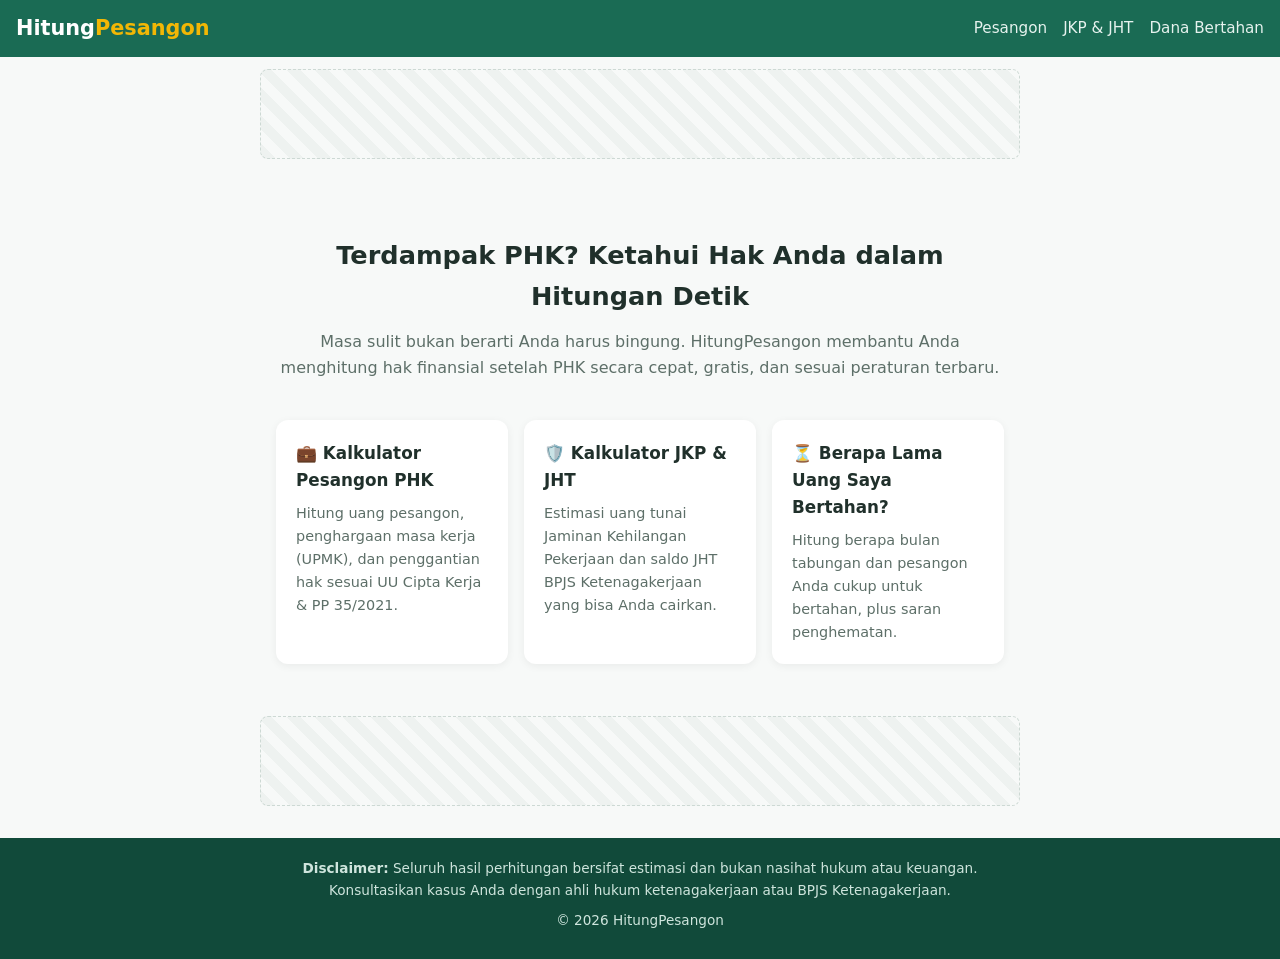
==== index.html @ 4274e44e "Initial scaffold: HitungPesangon dengan 3 kalkulator (Pesangon, JKP/JHT, Burn Rate)" ====
<!DOCTYPE html>
<html lang="id">
<head>
  <meta charset="UTF-8">
  <meta name="viewport" content="width=device-width, initial-scale=1.0">
  <title>HitungPesangon - Kalkulator Pesangon PHK, JKP, JHT & Dana Darurat</title>
  <meta name="description" content="Hitung hak pesangon PHK Anda sesuai PP 35/2021, estimasi manfaat JKP & JHT BPJS Ketenagakerjaan, dan berapa lama tabungan Anda bertahan. Gratis dan akurat.">
  <meta property="og:title" content="HitungPesangon - Kalkulator Hak PHK Indonesia">
  <meta property="og:description" content="Kalkulator pesangon, JKP, JHT, dan dana darurat untuk Anda yang terdampak PHK.">
  <meta property="og:type" content="website">
  <link rel="stylesheet" href="css/style.css">
</head>
<body>
  <header class="site-header">
    <a href="index.html" class="brand">Hitung<span>Pesangon</span></a>
    <nav>
      <a href="pesangon.html">Pesangon</a>
      <a href="jkp-jht.html">JKP & JHT</a>
      <a href="burn-rate.html">Dana Bertahan</a>
    </nav>
  </header>

  <div class="ad-slot" aria-hidden="true"><!-- AdSense: header --></div>

  <main class="container">
    <section class="hero">
      <h1>Terdampak PHK? Ketahui Hak Anda dalam Hitungan Detik</h1>
      <p>Masa sulit bukan berarti Anda harus bingung. HitungPesangon membantu Anda menghitung hak finansial setelah PHK secara cepat, gratis, dan sesuai peraturan terbaru.</p>
    </section>

    <section class="tools-grid">
      <a class="tool-card" href="pesangon.html">
        <h2>💼 Kalkulator Pesangon PHK</h2>
        <p>Hitung uang pesangon, penghargaan masa kerja (UPMK), dan penggantian hak sesuai UU Cipta Kerja & PP 35/2021.</p>
      </a>
      <a class="tool-card" href="jkp-jht.html">
        <h2>🛡️ Kalkulator JKP & JHT</h2>
        <p>Estimasi uang tunai Jaminan Kehilangan Pekerjaan dan saldo JHT BPJS Ketenagakerjaan yang bisa Anda cairkan.</p>
      </a>
      <a class="tool-card" href="burn-rate.html">
        <h2>⏳ Berapa Lama Uang Saya Bertahan?</h2>
        <p>Hitung berapa bulan tabungan dan pesangon Anda cukup untuk bertahan, plus saran penghematan.</p>
      </a>
    </section>
  </main>

  <div class="ad-slot" aria-hidden="true"><!-- AdSense: bawah konten --></div>

  <footer class="site-footer">
    <p><strong>Disclaimer:</strong> Seluruh hasil perhitungan bersifat estimasi dan bukan nasihat hukum atau keuangan. Konsultasikan kasus Anda dengan ahli hukum ketenagakerjaan atau BPJS Ketenagakerjaan.</p>
    <p>&copy; 2026 HitungPesangon</p>
  </footer>
</body>
</html>
---- css/style.css ----
:root {
  --primary: #1a6b54;
  --primary-dark: #114a3a;
  --accent: #f2b705;
  --bg: #f7f9f8;
  --text: #20302b;
  --muted: #5d6f68;
  --card: #ffffff;
  --danger: #c0392b;
  --radius: 12px;
}

* { box-sizing: border-box; margin: 0; padding: 0; }

body {
  font-family: "Segoe UI", system-ui, -apple-system, sans-serif;
  background: var(--bg);
  color: var(--text);
  line-height: 1.6;
}

.container { max-width: 760px; margin: 0 auto; padding: 1rem; }

/* Header */
.site-header {
  background: var(--primary);
  color: #fff;
  padding: 0.75rem 1rem;
  display: flex;
  flex-wrap: wrap;
  align-items: center;
  justify-content: space-between;
  gap: 0.5rem;
}
.brand { color: #fff; text-decoration: none; font-size: 1.3rem; font-weight: 700; }
.brand span { color: var(--accent); }
.site-header nav { display: flex; gap: 1rem; flex-wrap: wrap; }
.site-header nav a { color: #e6f2ee; text-decoration: none; font-size: 0.95rem; }
.site-header nav a.active, .site-header nav a:hover { color: var(--accent); }

/* Hero & cards */
.hero { text-align: center; padding: 2rem 0 1rem; }
.hero h1 { font-size: 1.6rem; margin-bottom: 0.75rem; }
.hero p { color: var(--muted); }
.tools-grid { display: grid; gap: 1rem; padding: 1.5rem 0; }
@media (min-width: 640px) { .tools-grid { grid-template-columns: repeat(3, 1fr); } }
.tool-card {
  background: var(--card);
  border-radius: var(--radius);
  padding: 1.25rem;
  text-decoration: none;
  color: var(--text);
  box-shadow: 0 2px 8px rgba(0,0,0,0.06);
  transition: transform 0.15s ease;
}
.tool-card:hover { transform: translateY(-3px); }
.tool-card h2 { font-size: 1.05rem; margin-bottom: 0.5rem; }
.tool-card p { font-size: 0.9rem; color: var(--muted); }

/* Forms */
h1 { font-size: 1.5rem; margin: 1rem 0 0.5rem; }
.intro { color: var(--muted); margin-bottom: 1.25rem; }
.calc-form {
  background: var(--card);
  border-radius: var(--radius);
  padding: 1.25rem;
  box-shadow: 0 2px 8px rgba(0,0,0,0.06);
  display: flex;
  flex-direction: column;
  gap: 0.4rem;
}
.calc-form label { font-weight: 600; font-size: 0.9rem; margin-top: 0.6rem; }
.calc-form input, .calc-form select {
  padding: 0.6rem 0.75rem;
  border: 1px solid #cdd9d4;
  border-radius: 8px;
  font-size: 1rem;
  width: 100%;
}
.calc-form fieldset { border: 1px solid #e0e8e4; border-radius: 8px; padding: 0.75rem; margin-top: 0.75rem; display: flex; flex-direction: column; gap: 0.4rem; }
.calc-form legend { font-weight: 700; font-size: 0.9rem; padding: 0 0.4rem; }
.input-row { display: flex; gap: 0.5rem; }
.calc-form button {
  margin-top: 1rem;
  background: var(--primary);
  color: #fff;
  border: none;
  border-radius: 8px;
  padding: 0.8rem;
  font-size: 1rem;
  font-weight: 700;
  cursor: pointer;
}
.calc-form button:hover { background: var(--primary-dark); }
.error { color: var(--danger); font-size: 0.9rem; min-height: 1.2em; }

/* Results */
.result {
  background: var(--card);
  border-left: 5px solid var(--primary);
  border-radius: var(--radius);
  padding: 1.25rem;
  margin-top: 1.25rem;
  box-shadow: 0 2px 8px rgba(0,0,0,0.06);
}
.result.hidden { display: none; }
.result h2 { font-size: 1.1rem; margin-bottom: 0.75rem; }
.result table { width: 100%; border-collapse: collapse; font-size: 0.95rem; }
.result th, .result td { text-align: left; padding: 0.45rem 0.3rem; border-bottom: 1px solid #eef2f0; }
.result td:last-child, .result th:last-child { text-align: right; }
.result .total td { font-weight: 700; border-top: 2px solid var(--primary); }
.big-number { font-size: 1.8rem; font-weight: 800; color: var(--primary); margin: 0.5rem 0; }
.meter { background: #e6ece9; border-radius: 99px; height: 14px; overflow: hidden; margin: 0.75rem 0; }
.meter > div { height: 100%; border-radius: 99px; background: var(--primary); transition: width 0.4s ease; }
.meter.warn > div { background: var(--accent); }
.meter.danger > div { background: var(--danger); }
.suggestions { margin-top: 0.75rem; padding-left: 1.25rem; font-size: 0.92rem; }

/* Explainer & footer */
.explainer { margin: 1.5rem 0; }
.explainer h2 { font-size: 1.15rem; margin-bottom: 0.5rem; }
.explainer p { color: var(--muted); font-size: 0.95rem; margin-bottom: 0.6rem; }
.ad-slot {
  max-width: 760px;
  margin: 0.75rem auto;
  min-height: 90px;
  background: repeating-linear-gradient(45deg, #eef2f0, #eef2f0 10px, #f7f9f8 10px, #f7f9f8 20px);
  border: 1px dashed #cdd9d4;
  border-radius: 8px;
}
.site-footer {
  background: var(--primary-dark);
  color: #cfe5dd;
  font-size: 0.85rem;
  padding: 1.25rem 1rem;
  margin-top: 2rem;
  text-align: center;
}
.site-footer p { max-width: 760px; margin: 0 auto 0.5rem; }
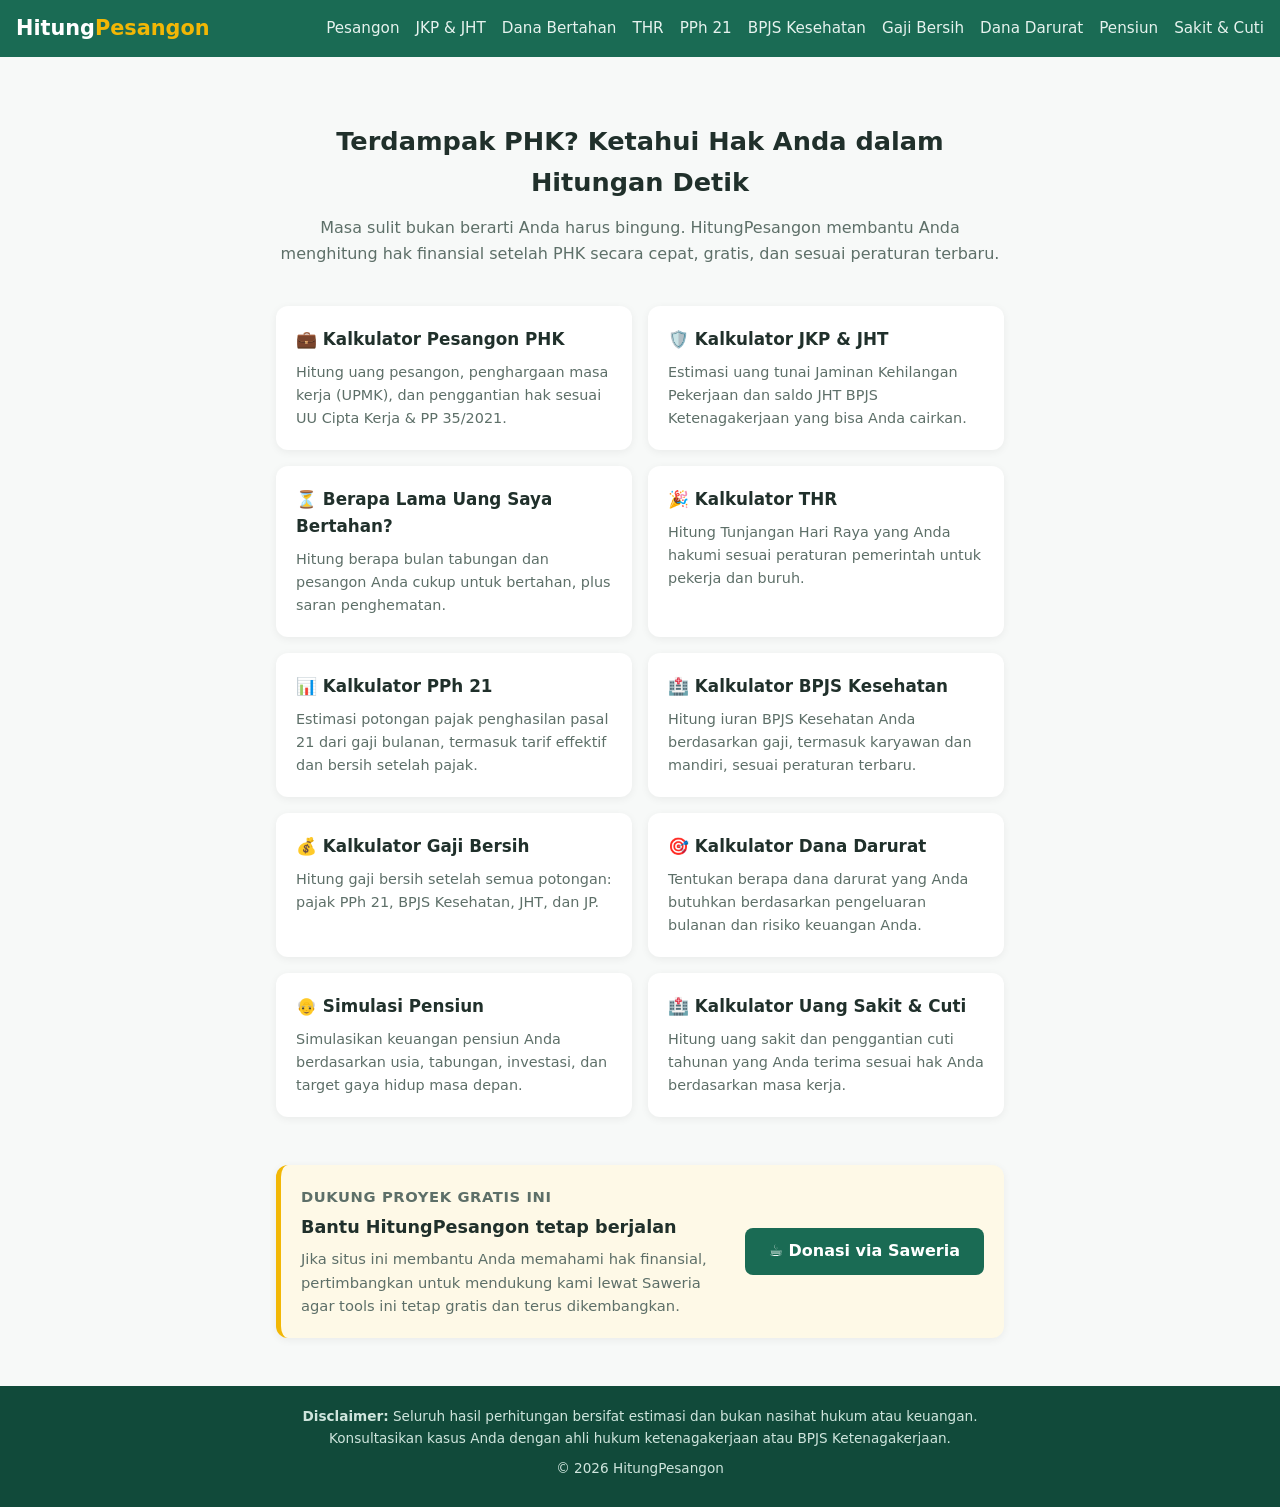
==== commit c3315a5b: "feat: 10 kalkulator finansial + migrasi ke GitHub Pages Tambah 7 kalkulator baru: THR, PPh 21, BPJS " ====
--- a/index.html
+++ b/index.html
@@ -1,54 +1,187 @@
-<!DOCTYPE html>
+<!doctype html>
 <html lang="id">
-<head>
-  <meta charset="UTF-8">
-  <meta name="viewport" content="width=device-width, initial-scale=1.0">
-  <title>HitungPesangon - Kalkulator Pesangon PHK, JKP, JHT & Dana Darurat</title>
-  <meta name="description" content="Hitung hak pesangon PHK Anda sesuai PP 35/2021, estimasi manfaat JKP & JHT BPJS Ketenagakerjaan, dan berapa lama tabungan Anda bertahan. Gratis dan akurat.">
-  <meta property="og:title" content="HitungPesangon - Kalkulator Hak PHK Indonesia">
-  <meta property="og:description" content="Kalkulator pesangon, JKP, JHT, dan dana darurat untuk Anda yang terdampak PHK.">
-  <meta property="og:type" content="website">
-  <link rel="stylesheet" href="css/style.css">
-</head>
-<body>
-  <header class="site-header">
-    <a href="index.html" class="brand">Hitung<span>Pesangon</span></a>
-    <nav>
-      <a href="pesangon.html">Pesangon</a>
-      <a href="jkp-jht.html">JKP & JHT</a>
-      <a href="burn-rate.html">Dana Bertahan</a>
-    </nav>
-  </header>
+  <head>
+    <meta charset="UTF-8" />
+    <meta name="viewport" content="width=device-width, initial-scale=1.0" />
+    <title>HitungPesangon - 10 Kalkulator Hak Pekerja Indonesia</title>
+    <link rel="canonical" href="https://hitungpesangon.my.id/" />
+    <meta name="theme-color" content="#1a6b54" />
+    <meta name="robots" content="index, follow" />
+    <meta
+      property="og:title"
+      content="HitungPesangon - 10 Kalkulator Hak Pekerja Indonesia"
+    />
+    <meta
+      property="og:description"
+      content="10 kalkulator gratis untuk pekerja Indonesia: pesangon PHK, JKP &amp; JHT, THR, PPh 21, BPJS Kesehatan, gaji bersih, dana darurat, simulasi pensiun, uang sakit &amp; cuti."
+    />
+    <meta property="og:type" content="website" />
+    <meta property="og:url" content="https://hitungpesangon.my.id/" />
+    <meta
+      property="og:image"
+      content="https://hitungpesangon.my.id/og-image.png"
+    />
+    <meta property="og:image:width" content="1200" />
+    <meta property="og:image:height" content="630" />
+    <meta name="twitter:card" content="summary_large_image" />
+    <meta
+      name="twitter:title"
+      content="HitungPesangon - 10 Kalkulator Hak Pekerja Indonesia"
+    />
+    <meta
+      name="twitter:description"
+      content="10 kalkulator gratis untuk pekerja Indonesia: pesangon PHK, JKP &amp; JHT, THR, PPh 21, BPJS Kesehatan, gaji bersih, dana darurat, simulasi pensiun, uang sakit &amp; cuti."
+    />
+    <meta
+      name="twitter:image"
+      content="https://hitungpesangon.my.id/og-image.png"
+    />
+    <link rel="apple-touch-icon" href="favicon.svg" />
+    <link rel="icon" href="favicon.svg" type="image/svg+xml" />
+    <link rel="stylesheet" href="css/style.css" />
 
-  <div class="ad-slot" aria-hidden="true"><!-- AdSense: header --></div>
+    <script type="application/ld+json">
+      {
+        "@context": "https://schema.org",
+        "@type": "WebSite",
+        "name": "HitungPesangon",
+        "url": "https://hitungpesangon.my.id/",
+        "description": "10 kalkulator gratis untuk pekerja Indonesia untuk menghitung hak finansial setelah PHK.",
+        "publisher": {
+          "@type": "Organization",
+          "name": "HitungPesangon",
+          "url": "https://hitungpesangon.my.id/",
+          "logo": "https://hitungpesangon.my.id/og-image.png"
+        }
+      }
+    </script>
+  </head>
+  <body>
+    <a class="skip-link" href="#main-content">Lewati ke konten utama</a>
+    <header class="site-header">
+      <a href="index.html" class="brand">Hitung<span>Pesangon</span></a>
+      <nav aria-label="Navigasi utama">
+        <a href="pesangon.html">Pesangon</a>
+        <a href="jkp-jht.html">JKP &amp; JHT</a>
+        <a href="burn-rate.html">Dana Bertahan</a>
+        <a href="thr.html">THR</a>
+        <a href="pph21.html">PPh 21</a>
+        <a href="bpjs-kesehatan.html">BPJS Kesehatan</a>
+        <a href="gaji-bersih.html">Gaji Bersih</a>
+        <a href="dana-darurat.html">Dana Darurat</a>
+        <a href="simulasi-pensiun.html">Pensiun</a>
+        <a href="uang-sakit-cuti.html">Sakit &amp; Cuti</a>
+      </nav>
+    </header>
+    <main id="main-content" class="container" tabindex="-1">
+      <section class="hero">
+        <h1>Terdampak PHK? Ketahui Hak Anda dalam Hitungan Detik</h1>
+        <p>
+          Masa sulit bukan berarti Anda harus bingung. HitungPesangon membantu
+          Anda menghitung hak finansial setelah PHK secara cepat, gratis, dan
+          sesuai peraturan terbaru.
+        </p>
+      </section>
 
-  <main class="container">
-    <section class="hero">
-      <h1>Terdampak PHK? Ketahui Hak Anda dalam Hitungan Detik</h1>
-      <p>Masa sulit bukan berarti Anda harus bingung. HitungPesangon membantu Anda menghitung hak finansial setelah PHK secara cepat, gratis, dan sesuai peraturan terbaru.</p>
-    </section>
+      <section class="tools-grid">
+        <a class="tool-card" href="pesangon.html">
+          <h2>💼 Kalkulator Pesangon PHK</h2>
+          <p>
+            Hitung uang pesangon, penghargaan masa kerja (UPMK), dan penggantian
+            hak sesuai UU Cipta Kerja &amp; PP 35/2021.
+          </p>
+        </a>
+        <a class="tool-card" href="jkp-jht.html">
+          <h2>🛡️ Kalkulator JKP &amp; JHT</h2>
+          <p>
+            Estimasi uang tunai Jaminan Kehilangan Pekerjaan dan saldo JHT BPJS
+            Ketenagakerjaan yang bisa Anda cairkan.
+          </p>
+        </a>
+        <a class="tool-card" href="burn-rate.html">
+          <h2>⏳ Berapa Lama Uang Saya Bertahan?</h2>
+          <p>
+            Hitung berapa bulan tabungan dan pesangon Anda cukup untuk bertahan,
+            plus saran penghematan.
+          </p>
+        </a>
+        <a class="tool-card" href="thr.html">
+          <h2>🎉 Kalkulator THR</h2>
+          <p>
+            Hitung Tunjangan Hari Raya yang Anda hakumi sesuai peraturan
+            pemerintah untuk pekerja dan buruh.
+          </p>
+        </a>
+        <a class="tool-card" href="pph21.html">
+          <h2>📊 Kalkulator PPh 21</h2>
+          <p>
+            Estimasi potongan pajak penghasilan pasal 21 dari gaji bulanan,
+            termasuk tarif effektif dan bersih setelah pajak.
+          </p>
+        </a>
+        <a class="tool-card" href="bpjs-kesehatan.html">
+          <h2>🏥 Kalkulator BPJS Kesehatan</h2>
+          <p>
+            Hitung iuran BPJS Kesehatan Anda berdasarkan gaji, termasuk karyawan
+            dan mandiri, sesuai peraturan terbaru.
+          </p>
+        </a>
+        <a class="tool-card" href="gaji-bersih.html">
+          <h2>💰 Kalkulator Gaji Bersih</h2>
+          <p>
+            Hitung gaji bersih setelah semua potongan: pajak PPh 21, BPJS
+            Kesehatan, JHT, dan JP.
+          </p>
+        </a>
+        <a class="tool-card" href="dana-darurat.html">
+          <h2>🎯 Kalkulator Dana Darurat</h2>
+          <p>
+            Tentukan berapa dana darurat yang Anda butuhkan berdasarkan
+            pengeluaran bulanan dan risiko keuangan Anda.
+          </p>
+        </a>
+        <a class="tool-card" href="simulasi-pensiun.html">
+          <h2>👴 Simulasi Pensiun</h2>
+          <p>
+            Simulasikan keuangan pensiun Anda berdasarkan usia, tabungan,
+            investasi, dan target gaya hidup masa depan.
+          </p>
+        </a>
+        <a class="tool-card" href="uang-sakit-cuti.html">
+          <h2>🏥 Kalkulator Uang Sakit &amp; Cuti</h2>
+          <p>
+            Hitung uang sakit dan penggantian cuti tahunan yang Anda terima
+            sesuai hak Anda berdasarkan masa kerja.
+          </p>
+        </a>
+      </section>
 
-    <section class="tools-grid">
-      <a class="tool-card" href="pesangon.html">
-        <h2>💼 Kalkulator Pesangon PHK</h2>
-        <p>Hitung uang pesangon, penghargaan masa kerja (UPMK), dan penggantian hak sesuai UU Cipta Kerja & PP 35/2021.</p>
-      </a>
-      <a class="tool-card" href="jkp-jht.html">
-        <h2>🛡️ Kalkulator JKP & JHT</h2>
-        <p>Estimasi uang tunai Jaminan Kehilangan Pekerjaan dan saldo JHT BPJS Ketenagakerjaan yang bisa Anda cairkan.</p>
-      </a>
-      <a class="tool-card" href="burn-rate.html">
-        <h2>⏳ Berapa Lama Uang Saya Bertahan?</h2>
-        <p>Hitung berapa bulan tabungan dan pesangon Anda cukup untuk bertahan, plus saran penghematan.</p>
-      </a>
-    </section>
-  </main>
-
-  <div class="ad-slot" aria-hidden="true"><!-- AdSense: bawah konten --></div>
-
-  <footer class="site-footer">
-    <p><strong>Disclaimer:</strong> Seluruh hasil perhitungan bersifat estimasi dan bukan nasihat hukum atau keuangan. Konsultasikan kasus Anda dengan ahli hukum ketenagakerjaan atau BPJS Ketenagakerjaan.</p>
-    <p>&copy; 2026 HitungPesangon</p>
-  </footer>
-</body>
+      <section class="donation-card" aria-labelledby="donation-title">
+        <div class="donation-copy">
+          <p class="donation-kicker">Dukung proyek gratis ini</p>
+          <h2 id="donation-title">Bantu HitungPesangon tetap berjalan</h2>
+          <p>
+            Jika situs ini membantu Anda memahami hak finansial, pertimbangkan
+            untuk mendukung kami lewat Saweria agar tools ini tetap gratis dan
+            terus dikembangkan.
+          </p>
+        </div>
+        <a
+          class="donation-btn"
+          href="https://saweria.co/bryyzxm"
+          target="_blank"
+          rel="noopener"
+          >☕ Donasi via Saweria</a
+        >
+      </section>
+    </main>
+    <footer class="site-footer">
+      <p>
+        <strong>Disclaimer:</strong> Seluruh hasil perhitungan bersifat estimasi
+        dan bukan nasihat hukum atau keuangan. Konsultasikan kasus Anda dengan
+        ahli hukum ketenagakerjaan atau BPJS Ketenagakerjaan.
+      </p>
+      <p>&copy; 2026 HitungPesangon</p>
+    </footer>
+  </body>
 </html>
--- a/css/style.css
+++ b/css/style.css
@@ -10,16 +10,68 @@
   --radius: 12px;
 }
 
-* { box-sizing: border-box; margin: 0; padding: 0; }
+* {
+  box-sizing: border-box;
+  margin: 0;
+  padding: 0;
+}
 
 body {
-  font-family: "Segoe UI", system-ui, -apple-system, sans-serif;
+  font-family:
+    "Segoe UI",
+    system-ui,
+    -apple-system,
+    sans-serif;
   background: var(--bg);
   color: var(--text);
   line-height: 1.6;
 }
 
-.container { max-width: 760px; margin: 0 auto; padding: 1rem; }
+.container {
+  max-width: 760px;
+  margin: 0 auto;
+  padding: 1rem;
+}
+
+/* Skip link – hidden until keyboard focus */
+.skip-link {
+  position: absolute;
+  left: -9999px;
+  top: 0;
+  z-index: 1000;
+  background: var(--primary);
+  color: #fff;
+  padding: 0.75rem 1.25rem;
+  font-size: 1rem;
+  font-weight: 700;
+  text-decoration: none;
+  border-radius: 0 0 var(--radius) 0;
+  white-space: nowrap;
+}
+.skip-link:focus,
+.skip-link:focus-visible {
+  left: 0;
+  outline: 3px solid var(--accent);
+  outline-offset: 2px;
+}
+
+/* Global focus-visible */
+a:focus-visible,
+button:focus-visible,
+input:focus-visible,
+select:focus-visible,
+.tool-card:focus-visible {
+  outline: 3px solid var(--accent);
+  outline-offset: 2px;
+  border-radius: 4px;
+}
+
+/* Invalid field states */
+input[aria-invalid="true"],
+select[aria-invalid="true"] {
+  border-color: var(--danger);
+  box-shadow: 0 0 0 1px var(--danger);
+}
 
 /* Header */
 .site-header {
@@ -32,54 +84,137 @@
   justify-content: space-between;
   gap: 0.5rem;
 }
-.brand { color: #fff; text-decoration: none; font-size: 1.3rem; font-weight: 700; }
-.brand span { color: var(--accent); }
-.site-header nav { display: flex; gap: 1rem; flex-wrap: wrap; }
-.site-header nav a { color: #e6f2ee; text-decoration: none; font-size: 0.95rem; }
-.site-header nav a.active, .site-header nav a:hover { color: var(--accent); }
+.brand {
+  color: #fff;
+  text-decoration: none;
+  font-size: 1.3rem;
+  font-weight: 700;
+}
+.brand span {
+  color: var(--accent);
+}
+.site-header nav {
+  display: flex;
+  gap: 1rem;
+  overflow-x: auto;
+  white-space: nowrap;
+  -webkit-overflow-scrolling: touch;
+}
+.site-header nav a {
+  color: #e6f2ee;
+  text-decoration: none;
+  font-size: 0.95rem;
+}
+.site-header nav a.active,
+.site-header nav a:hover {
+  color: var(--accent);
+}
 
 /* Hero & cards */
-.hero { text-align: center; padding: 2rem 0 1rem; }
-.hero h1 { font-size: 1.6rem; margin-bottom: 0.75rem; }
-.hero p { color: var(--muted); }
-.tools-grid { display: grid; gap: 1rem; padding: 1.5rem 0; }
-@media (min-width: 640px) { .tools-grid { grid-template-columns: repeat(3, 1fr); } }
+.hero {
+  text-align: center;
+  padding: 2rem 0 1rem;
+}
+.hero h1 {
+  font-size: 1.6rem;
+  margin-bottom: 0.75rem;
+}
+.hero p {
+  color: var(--muted);
+}
+.tools-grid {
+  display: grid;
+  gap: 1rem;
+  padding: 1.5rem 0;
+}
+@media (min-width: 640px) {
+  .tools-grid {
+    grid-template-columns: repeat(auto-fill, minmax(280px, 1fr));
+  }
+}
 .tool-card {
   background: var(--card);
   border-radius: var(--radius);
   padding: 1.25rem;
   text-decoration: none;
   color: var(--text);
-  box-shadow: 0 2px 8px rgba(0,0,0,0.06);
+  box-shadow: 0 2px 8px rgba(0, 0, 0, 0.06);
   transition: transform 0.15s ease;
 }
-.tool-card:hover { transform: translateY(-3px); }
-.tool-card h2 { font-size: 1.05rem; margin-bottom: 0.5rem; }
-.tool-card p { font-size: 0.9rem; color: var(--muted); }
+.tool-card:hover {
+  transform: translateY(-3px);
+}
+.tool-card h2 {
+  font-size: 1.05rem;
+  margin-bottom: 0.5rem;
+}
+.tool-card p {
+  font-size: 0.9rem;
+  color: var(--muted);
+}
 
 /* Forms */
-h1 { font-size: 1.5rem; margin: 1rem 0 0.5rem; }
-.intro { color: var(--muted); margin-bottom: 1.25rem; }
+h1 {
+  font-size: 1.5rem;
+  margin: 1rem 0 0.5rem;
+}
+.intro {
+  color: var(--muted);
+  margin-bottom: 1.25rem;
+}
+.noscript-warning {
+  background: #fff3cd;
+  color: #664d03;
+  border: 2px solid #997404;
+  border-radius: var(--radius);
+  padding: 0.75rem 1rem;
+  margin-bottom: 1rem;
+  font-size: 0.95rem;
+  line-height: 1.5;
+}
+.noscript-warning strong {
+  color: #332701;
+}
 .calc-form {
   background: var(--card);
   border-radius: var(--radius);
   padding: 1.25rem;
-  box-shadow: 0 2px 8px rgba(0,0,0,0.06);
+  box-shadow: 0 2px 8px rgba(0, 0, 0, 0.06);
   display: flex;
   flex-direction: column;
   gap: 0.4rem;
 }
-.calc-form label { font-weight: 600; font-size: 0.9rem; margin-top: 0.6rem; }
-.calc-form input, .calc-form select {
+.calc-form label {
+  font-weight: 600;
+  font-size: 0.9rem;
+  margin-top: 0.6rem;
+}
+.calc-form input,
+.calc-form select {
   padding: 0.6rem 0.75rem;
   border: 1px solid #cdd9d4;
   border-radius: 8px;
   font-size: 1rem;
   width: 100%;
 }
-.calc-form fieldset { border: 1px solid #e0e8e4; border-radius: 8px; padding: 0.75rem; margin-top: 0.75rem; display: flex; flex-direction: column; gap: 0.4rem; }
-.calc-form legend { font-weight: 700; font-size: 0.9rem; padding: 0 0.4rem; }
-.input-row { display: flex; gap: 0.5rem; }
+.calc-form fieldset {
+  border: 1px solid #e0e8e4;
+  border-radius: 8px;
+  padding: 0.75rem;
+  margin-top: 0.75rem;
+  display: flex;
+  flex-direction: column;
+  gap: 0.4rem;
+}
+.calc-form legend {
+  font-weight: 700;
+  font-size: 0.9rem;
+  padding: 0 0.4rem;
+}
+.input-row {
+  display: flex;
+  gap: 0.5rem;
+}
 .calc-form button {
   margin-top: 1rem;
   background: var(--primary);
@@ -91,8 +226,14 @@
   font-weight: 700;
   cursor: pointer;
 }
-.calc-form button:hover { background: var(--primary-dark); }
-.error { color: var(--danger); font-size: 0.9rem; min-height: 1.2em; }
+.calc-form button:hover {
+  background: var(--primary-dark);
+}
+.error {
+  color: var(--danger);
+  font-size: 0.9rem;
+  min-height: 1.2em;
+}
 
 /* Results */
 .result {
@@ -101,32 +242,140 @@
   border-radius: var(--radius);
   padding: 1.25rem;
   margin-top: 1.25rem;
-  box-shadow: 0 2px 8px rgba(0,0,0,0.06);
-}
-.result.hidden { display: none; }
-.result h2 { font-size: 1.1rem; margin-bottom: 0.75rem; }
-.result table { width: 100%; border-collapse: collapse; font-size: 0.95rem; }
-.result th, .result td { text-align: left; padding: 0.45rem 0.3rem; border-bottom: 1px solid #eef2f0; }
-.result td:last-child, .result th:last-child { text-align: right; }
-.result .total td { font-weight: 700; border-top: 2px solid var(--primary); }
-.big-number { font-size: 1.8rem; font-weight: 800; color: var(--primary); margin: 0.5rem 0; }
-.meter { background: #e6ece9; border-radius: 99px; height: 14px; overflow: hidden; margin: 0.75rem 0; }
-.meter > div { height: 100%; border-radius: 99px; background: var(--primary); transition: width 0.4s ease; }
-.meter.warn > div { background: var(--accent); }
-.meter.danger > div { background: var(--danger); }
-.suggestions { margin-top: 0.75rem; padding-left: 1.25rem; font-size: 0.92rem; }
+  box-shadow: 0 2px 8px rgba(0, 0, 0, 0.06);
+}
+.result.hidden {
+  display: none;
+}
+.result h2 {
+  font-size: 1.1rem;
+  margin-bottom: 0.75rem;
+}
+.result table {
+  width: 100%;
+  border-collapse: collapse;
+  font-size: 0.95rem;
+}
+.result th,
+.result td {
+  text-align: left;
+  padding: 0.45rem 0.3rem;
+  border-bottom: 1px solid #eef2f0;
+}
+.result td:last-child,
+.result th:last-child {
+  text-align: right;
+}
+.result .total td {
+  font-weight: 700;
+  border-top: 2px solid var(--primary);
+}
+.big-number {
+  font-size: 1.8rem;
+  font-weight: 800;
+  color: var(--primary);
+  margin: 0.5rem 0;
+}
+.meter {
+  background: #e6ece9;
+  border-radius: 99px;
+  height: 14px;
+  overflow: hidden;
+  margin: 0.75rem 0;
+}
+.meter > div {
+  height: 100%;
+  border-radius: 99px;
+  background: var(--primary);
+  transition: width 0.4s ease;
+}
+.meter.warn > div {
+  background: var(--accent);
+}
+.meter.danger > div {
+  background: var(--danger);
+}
+.suggestions {
+  margin-top: 0.75rem;
+  padding-left: 1.25rem;
+  font-size: 0.92rem;
+}
+
+.result-aside {
+  background: #f0f7f4;
+  border-left: 4px solid var(--primary);
+  padding: 0.75rem 1rem;
+  margin-top: 0.75rem;
+  border-radius: 0 var(--radius) var(--radius) 0;
+  font-size: 0.92rem;
+  color: var(--muted);
+}
+
+.result-sublabel {
+  font-size: 0.82rem;
+  font-weight: 600;
+  color: var(--muted);
+  text-transform: uppercase;
+  letter-spacing: 0.03em;
+  margin-top: 0.6rem;
+  margin-bottom: 0.15rem;
+}
+
+.result-note {
+  font-size: 0.88rem;
+  color: var(--muted);
+  margin-top: 0.5rem;
+  font-style: italic;
+}
+
+.result-success {
+  color: var(--primary);
+  font-weight: 700;
+}
+
+.result-danger {
+  color: var(--danger);
+  font-weight: 700;
+}
+
+.explainer-list {
+  padding-left: 1.25rem;
+  margin: 0.5rem 0 0.75rem;
+  color: var(--muted);
+  font-size: 0.95rem;
+}
+
+.explainer-list li {
+  margin-bottom: 0.3rem;
+}
+
+.meter-bar {
+  background: #e6ece9;
+  border-radius: 99px;
+  height: 14px;
+  overflow: hidden;
+  margin: 0.75rem 0;
+}
+
+.meter-bar > div {
+  height: 100%;
+  border-radius: 99px;
+  background: var(--primary);
+  transition: width 0.4s ease;
+}
 
 /* Explainer & footer */
-.explainer { margin: 1.5rem 0; }
-.explainer h2 { font-size: 1.15rem; margin-bottom: 0.5rem; }
-.explainer p { color: var(--muted); font-size: 0.95rem; margin-bottom: 0.6rem; }
-.ad-slot {
-  max-width: 760px;
-  margin: 0.75rem auto;
-  min-height: 90px;
-  background: repeating-linear-gradient(45deg, #eef2f0, #eef2f0 10px, #f7f9f8 10px, #f7f9f8 20px);
-  border: 1px dashed #cdd9d4;
-  border-radius: 8px;
+.explainer {
+  margin: 1.5rem 0;
+}
+.explainer h2 {
+  font-size: 1.15rem;
+  margin-bottom: 0.5rem;
+}
+.explainer p {
+  color: var(--muted);
+  font-size: 0.95rem;
+  margin-bottom: 0.6rem;
 }
 .site-footer {
   background: var(--primary-dark);
@@ -136,4 +385,79 @@
   margin-top: 2rem;
   text-align: center;
 }
-.site-footer p { max-width: 760px; margin: 0 auto 0.5rem; }
+.site-footer p {
+  max-width: 760px;
+  margin: 0 auto 0.5rem;
+}
+
+/* Donation card */
+.donation-card {
+  background: #fef9e7;
+  border-left: 5px solid var(--accent);
+  border-radius: var(--radius);
+  padding: 1.25rem;
+  margin-top: 1.5rem;
+  box-shadow: 0 2px 8px rgba(0, 0, 0, 0.06);
+  display: flex;
+  flex-direction: column;
+  gap: 1rem;
+  align-items: flex-start;
+}
+.donation-kicker {
+  font-size: 0.8rem;
+  font-weight: 700;
+  text-transform: uppercase;
+  letter-spacing: 0.04em;
+  color: var(--primary);
+  margin-bottom: 0.25rem;
+}
+.donation-copy h2 {
+  font-size: 1.1rem;
+  margin-bottom: 0.4rem;
+}
+.donation-copy p {
+  font-size: 0.92rem;
+  color: var(--muted);
+}
+.donation-btn {
+  display: inline-block;
+  background: var(--primary);
+  color: #fff;
+  text-decoration: none;
+  border-radius: 8px;
+  padding: 0.75rem 1.5rem;
+  font-size: 1rem;
+  font-weight: 700;
+  min-height: 44px;
+  line-height: 1.4;
+  white-space: nowrap;
+}
+.donation-btn:hover {
+  background: var(--primary-dark);
+}
+@media (min-width: 640px) {
+  .donation-card {
+    flex-direction: row;
+    align-items: center;
+    justify-content: space-between;
+  }
+}
+
+@media (prefers-reduced-motion: reduce) {
+  *,
+  *::before,
+  *::after {
+    animation-duration: 0.01ms !important;
+    animation-iteration-count: 1 !important;
+    transition-duration: 0.01ms !important;
+    scroll-behavior: auto !important;
+  }
+
+  .tool-card {
+    transform: none !important;
+  }
+  .meter > div,
+  .meter-bar > div {
+    transition: none !important;
+  }
+}
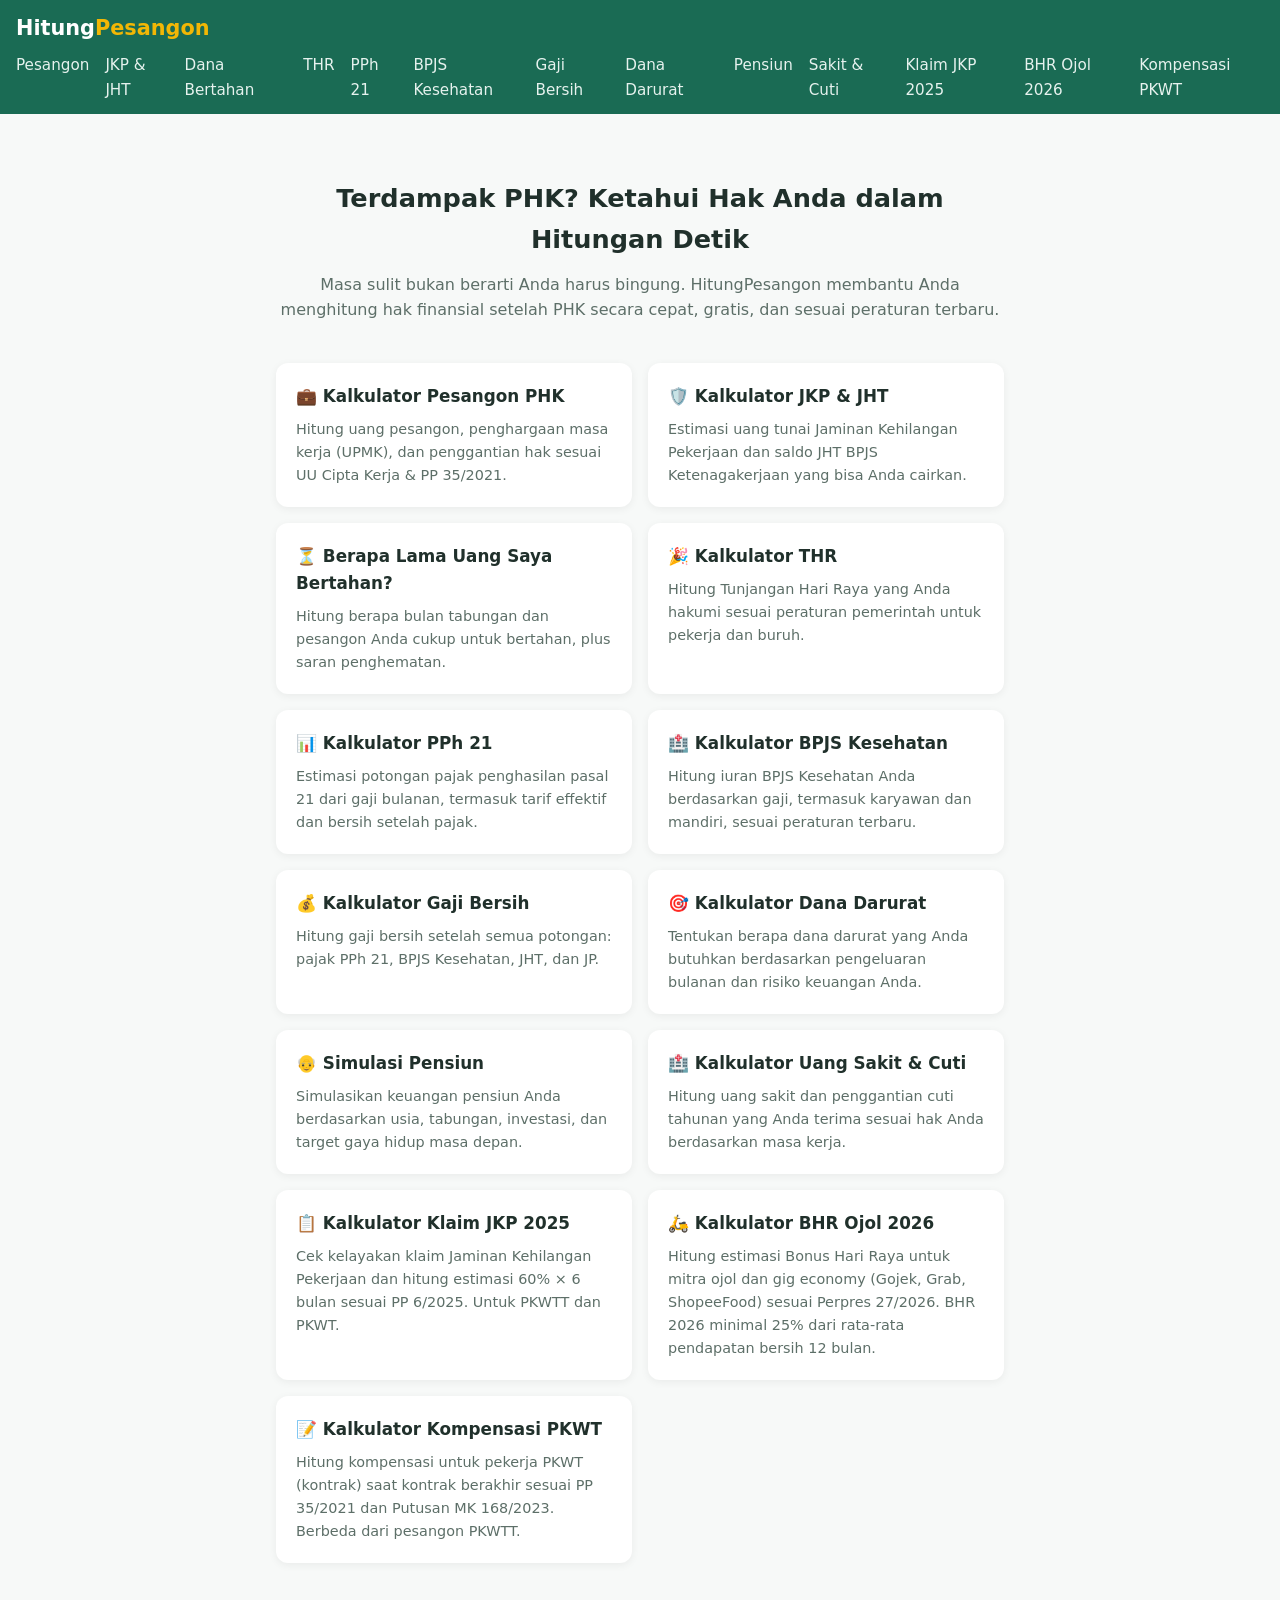
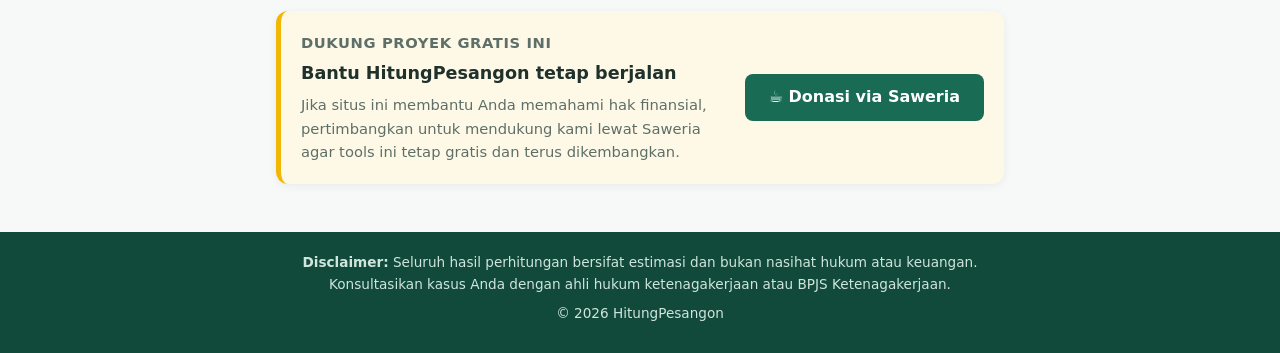
==== commit 07457ad4: "feat: tambah 3 kalkulator baru + update JKP ke PP 6/2025 Roadmap PRD top3-fitur-2026 selesai diimple" ====
--- a/index.html
+++ b/index.html
@@ -3,17 +3,17 @@
   <head>
     <meta charset="UTF-8" />
     <meta name="viewport" content="width=device-width, initial-scale=1.0" />
-    <title>HitungPesangon - 10 Kalkulator Hak Pekerja Indonesia</title>
+    <title>HitungPesangon - 13 Kalkulator Hak Pekerja Indonesia</title>
     <link rel="canonical" href="https://hitungpesangon.my.id/" />
     <meta name="theme-color" content="#1a6b54" />
     <meta name="robots" content="index, follow" />
     <meta
       property="og:title"
-      content="HitungPesangon - 10 Kalkulator Hak Pekerja Indonesia"
+      content="HitungPesangon - 13 Kalkulator Hak Pekerja Indonesia"
     />
     <meta
       property="og:description"
-      content="10 kalkulator gratis untuk pekerja Indonesia: pesangon PHK, JKP &amp; JHT, THR, PPh 21, BPJS Kesehatan, gaji bersih, dana darurat, simulasi pensiun, uang sakit &amp; cuti."
+      content="13 kalkulator gratis untuk pekerja Indonesia: pesangon, JKP &amp; JHT, klaim JKP 2025, BHR ojol, kompensasi PKWT, THR, PPh 21, BPJS Kesehatan, gaji bersih, dana darurat, pensiun, sakit &amp; cuti."
     />
     <meta property="og:type" content="website" />
     <meta property="og:url" content="https://hitungpesangon.my.id/" />
@@ -26,11 +26,11 @@
     <meta name="twitter:card" content="summary_large_image" />
     <meta
       name="twitter:title"
-      content="HitungPesangon - 10 Kalkulator Hak Pekerja Indonesia"
+      content="HitungPesangon - 13 Kalkulator Hak Pekerja Indonesia"
     />
     <meta
       name="twitter:description"
-      content="10 kalkulator gratis untuk pekerja Indonesia: pesangon PHK, JKP &amp; JHT, THR, PPh 21, BPJS Kesehatan, gaji bersih, dana darurat, simulasi pensiun, uang sakit &amp; cuti."
+      content="13 kalkulator gratis untuk pekerja Indonesia: pesangon, JKP &amp; JHT, klaim JKP 2025, BHR ojol, kompensasi PKWT, THR, PPh 21, BPJS Kesehatan, gaji bersih, dana darurat, pensiun, sakit &amp; cuti."
     />
     <meta
       name="twitter:image"
@@ -46,7 +46,7 @@
         "@type": "WebSite",
         "name": "HitungPesangon",
         "url": "https://hitungpesangon.my.id/",
-        "description": "10 kalkulator gratis untuk pekerja Indonesia untuk menghitung hak finansial setelah PHK.",
+        "description": "13 kalkulator gratis untuk pekerja Indonesia: pesangon, JKP & JHT, klaim JKP 2025, BHR ojol, kompensasi PKWT, THR, PPh 21, BPJS Kesehatan, gaji bersih, dana darurat, pensiun, sakit & cuti.",
         "publisher": {
           "@type": "Organization",
           "name": "HitungPesangon",
@@ -60,7 +60,18 @@
     <a class="skip-link" href="#main-content">Lewati ke konten utama</a>
     <header class="site-header">
       <a href="index.html" class="brand">Hitung<span>Pesangon</span></a>
-      <nav aria-label="Navigasi utama">
+      <button
+        class="nav-toggle"
+        type="button"
+        aria-expanded="false"
+        aria-controls="primary-nav"
+        aria-label="Buka menu navigasi"
+      >
+        <span class="nav-toggle-bars" aria-hidden="true"></span>
+        <span class="nav-toggle-bars" aria-hidden="true"></span>
+        <span class="nav-toggle-bars" aria-hidden="true"></span>
+      </button>
+      <nav id="primary-nav" aria-label="Navigasi utama">
         <a href="pesangon.html">Pesangon</a>
         <a href="jkp-jht.html">JKP &amp; JHT</a>
         <a href="burn-rate.html">Dana Bertahan</a>
@@ -71,6 +82,9 @@
         <a href="dana-darurat.html">Dana Darurat</a>
         <a href="simulasi-pensiun.html">Pensiun</a>
         <a href="uang-sakit-cuti.html">Sakit &amp; Cuti</a>
+        <a href="klaim-jkp-2025.html">Klaim JKP 2025</a>
+        <a href="bhr-ojol.html">BHR Ojol 2026</a>
+        <a href="kompensasi-pkwt.html">Kompensasi PKWT</a>
       </nav>
     </header>
     <main id="main-content" class="container" tabindex="-1">
@@ -152,6 +166,29 @@
           <p>
             Hitung uang sakit dan penggantian cuti tahunan yang Anda terima
             sesuai hak Anda berdasarkan masa kerja.
+          </p>
+        </a>
+        <a class="tool-card" href="klaim-jkp-2025.html">
+          <h2>📋 Kalkulator Klaim JKP 2025</h2>
+          <p>
+            Cek kelayakan klaim Jaminan Kehilangan Pekerjaan dan hitung estimasi
+            60% × 6 bulan sesuai PP 6/2025. Untuk PKWTT dan PKWT.
+          </p>
+        </a>
+        <a class="tool-card" href="bhr-ojol.html">
+          <h2>🛵 Kalkulator BHR Ojol 2026</h2>
+          <p>
+            Hitung estimasi Bonus Hari Raya untuk mitra ojol dan gig economy
+            (Gojek, Grab, ShopeeFood) sesuai Perpres 27/2026. BHR 2026 minimal
+            25% dari rata-rata pendapatan bersih 12 bulan.
+          </p>
+        </a>
+        <a class="tool-card" href="kompensasi-pkwt.html">
+          <h2>📝 Kalkulator Kompensasi PKWT</h2>
+          <p>
+            Hitung kompensasi untuk pekerja PKWT (kontrak) saat kontrak berakhir
+            sesuai PP 35/2021 dan Putusan MK 168/2023. Berbeda dari pesangon
+            PKWTT.
           </p>
         </a>
       </section>
@@ -183,5 +220,7 @@
       </p>
       <p>&copy; 2026 HitungPesangon</p>
     </footer>
+
+    <script src="js/nav.js" defer></script>
   </body>
 </html>
--- a/css/style.css
+++ b/css/style.css
@@ -93,21 +93,85 @@
 .brand span {
   color: var(--accent);
 }
+.nav-toggle {
+  display: inline-flex;
+  flex-direction: column;
+  justify-content: center;
+  align-items: center;
+  gap: 5px;
+  width: 44px;
+  height: 44px;
+  margin-left: auto;
+  padding: 0;
+  background: transparent;
+  border: 1px solid rgba(255, 255, 255, 0.4);
+  border-radius: 8px;
+  cursor: pointer;
+  -webkit-tap-highlight-color: transparent;
+}
+.nav-toggle-bars {
+  display: block;
+  width: 22px;
+  height: 2px;
+  background: #fff;
+  border-radius: 1px;
+  transition:
+    transform 0.2s ease,
+    opacity 0.2s ease;
+}
+.nav-toggle[aria-expanded="true"] .nav-toggle-bars:nth-child(1) {
+  transform: translateY(7px) rotate(45deg);
+}
+.nav-toggle[aria-expanded="true"] .nav-toggle-bars:nth-child(2) {
+  opacity: 0;
+}
+.nav-toggle[aria-expanded="true"] .nav-toggle-bars:nth-child(3) {
+  transform: translateY(-7px) rotate(-45deg);
+}
+
 .site-header nav {
+  display: none;
+  flex-direction: column;
+  gap: 0;
+  flex-basis: 100%;
+  background: var(--primary-dark);
+  border-radius: 0 0 var(--radius) var(--radius);
+  padding: 0.5rem 0;
+  margin-top: 0.5rem;
+}
+.site-header nav.is-open {
   display: flex;
-  gap: 1rem;
-  overflow-x: auto;
-  white-space: nowrap;
-  -webkit-overflow-scrolling: touch;
 }
 .site-header nav a {
   color: #e6f2ee;
   text-decoration: none;
   font-size: 0.95rem;
+  padding: 0.6rem 1rem;
+  display: block;
 }
 .site-header nav a.active,
 .site-header nav a:hover {
   color: var(--accent);
+}
+
+@media (min-width: 641px) {
+  .nav-toggle {
+    display: none;
+  }
+  .site-header nav {
+    display: flex;
+    flex-direction: row;
+    flex-basis: auto;
+    gap: 1rem;
+    background: transparent;
+    padding: 0;
+    margin-top: 0;
+    border-radius: 0;
+  }
+  .site-header nav a {
+    padding: 0;
+    display: inline;
+  }
 }
 
 /* Hero & cards */
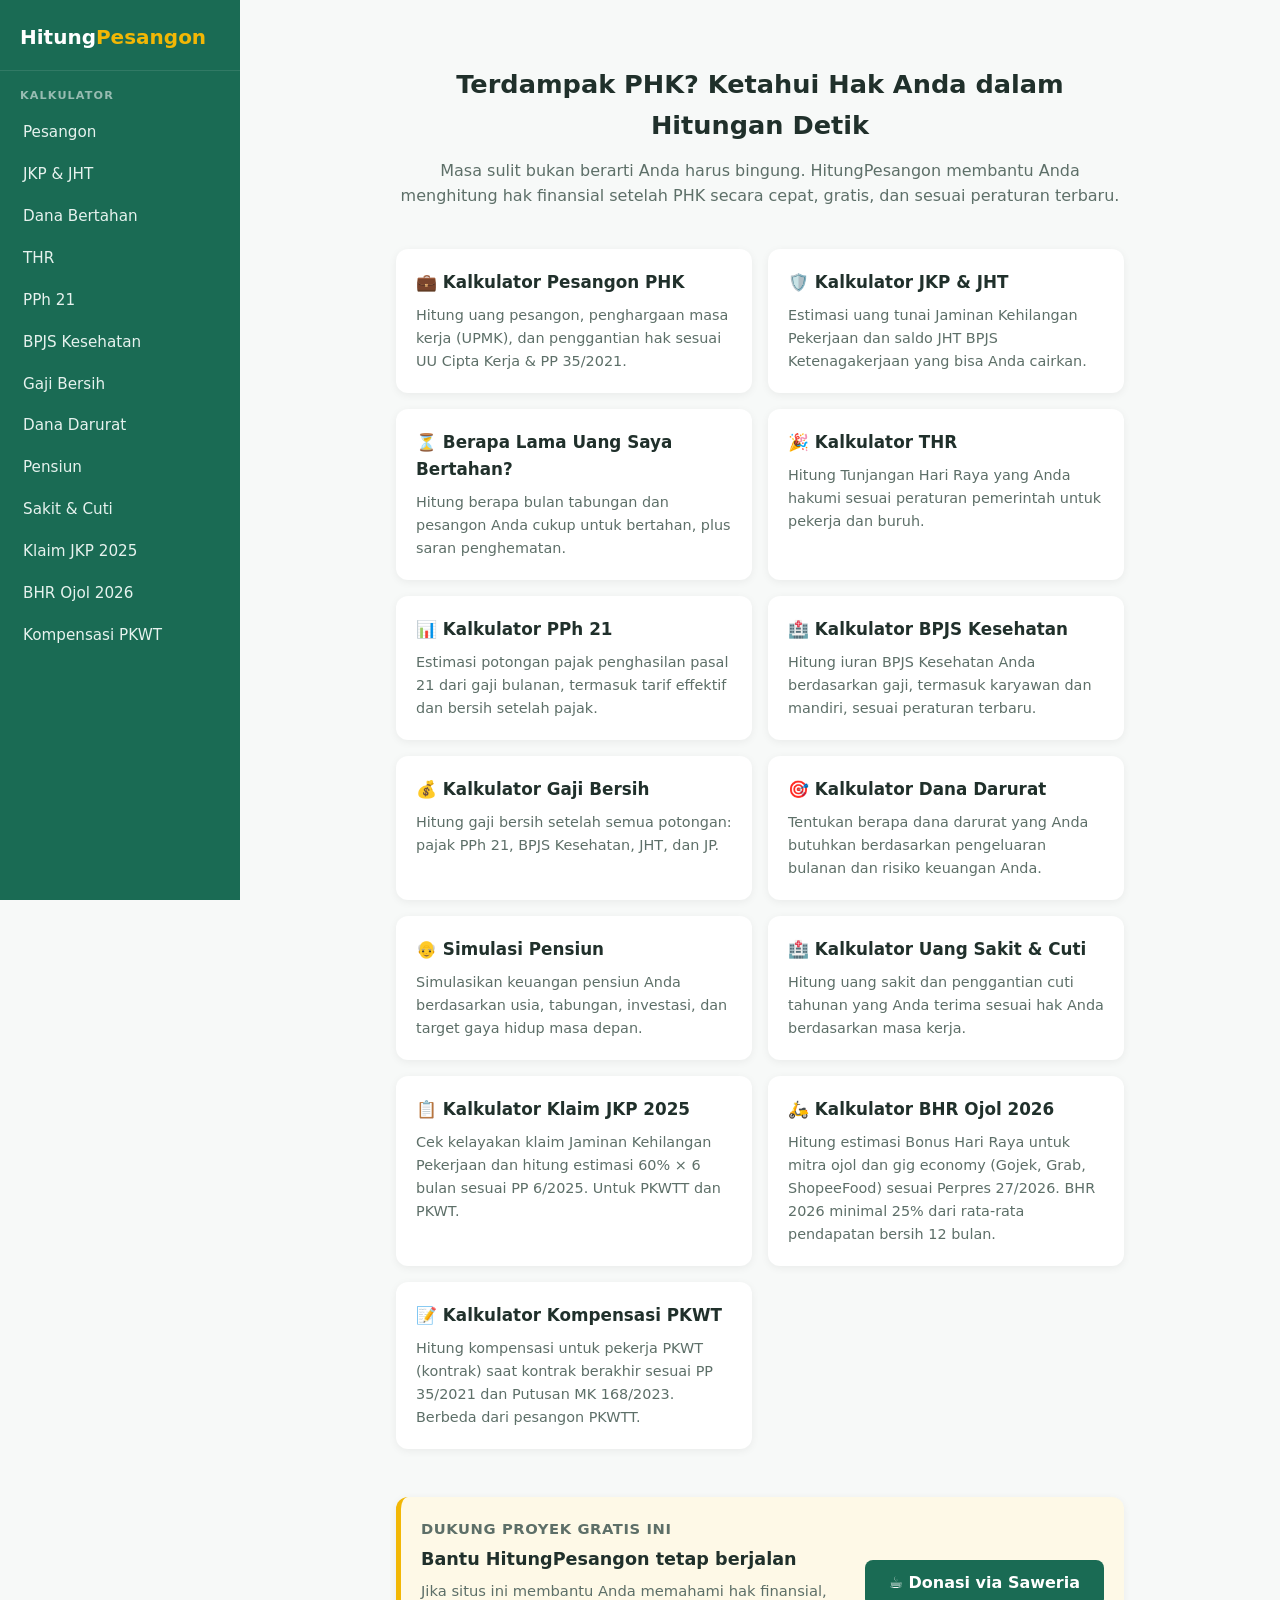
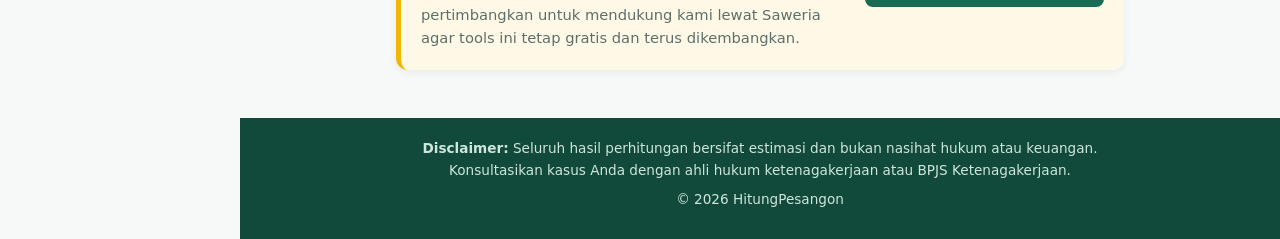
==== commit 9d19a3ab: "feat(nav): tambah heading 'Kalkulator' + hilangkan scrollbar di sidebar Iterasi setelah commit 00746" ====
--- a/index.html
+++ b/index.html
@@ -72,6 +72,7 @@
         <span class="nav-toggle-bars" aria-hidden="true"></span>
       </button>
       <nav id="primary-nav" aria-label="Navigasi utama">
+        <h2 class="nav-heading">Kalkulator</h2>
         <a href="pesangon.html">Pesangon</a>
         <a href="jkp-jht.html">JKP &amp; JHT</a>
         <a href="burn-rate.html">Dana Bertahan</a>
--- a/css/style.css
+++ b/css/style.css
@@ -8,6 +8,7 @@
   --card: #ffffff;
   --danger: #c0392b;
   --radius: 12px;
+  --sidebar-width: 240px;
 }
 
 * {
@@ -155,22 +156,75 @@
 }
 
 @media (min-width: 641px) {
+  .site-header {
+    position: fixed;
+    top: 0;
+    left: 0;
+    bottom: 0;
+    width: var(--sidebar-width);
+    flex-direction: column;
+    align-items: stretch;
+    justify-content: flex-start;
+    padding: 1.5rem 0 1.25rem;
+    gap: 0;
+    overflow: hidden;
+  }
+  .brand {
+    display: block;
+    padding: 0 1.25rem 1.25rem;
+    font-size: 1.25rem;
+    line-height: 1.3;
+    border-bottom: 1px solid rgba(255, 255, 255, 0.1);
+  }
   .nav-toggle {
     display: none;
   }
   .site-header nav {
     display: flex;
-    flex-direction: row;
+    flex-direction: column;
     flex-basis: auto;
-    gap: 1rem;
+    gap: 0;
     background: transparent;
     padding: 0;
     margin-top: 0;
     border-radius: 0;
   }
+  .nav-heading {
+    padding: 1rem 1.25rem 0.4rem;
+    margin: 0;
+    font-size: 0.7rem;
+    font-weight: 700;
+    text-transform: uppercase;
+    letter-spacing: 0.1em;
+    color: rgba(255, 255, 255, 0.55);
+  }
   .site-header nav a {
-    padding: 0;
-    display: inline;
+    color: #e6f2ee;
+    padding: 0.55rem 1.25rem;
+    display: block;
+    font-size: 0.95rem;
+    border-left: 3px solid transparent;
+    transition:
+      background 0.15s ease,
+      color 0.15s ease,
+      border-color 0.15s ease;
+  }
+  .site-header nav a:hover {
+    background: rgba(255, 255, 255, 0.08);
+    color: var(--accent);
+  }
+  .site-header nav a.active {
+    background: rgba(255, 255, 255, 0.12);
+    border-left-color: var(--accent);
+    color: var(--accent);
+    font-weight: 600;
+  }
+  body {
+    padding-left: var(--sidebar-width);
+  }
+  .skip-link:focus,
+  .skip-link:focus-visible {
+    left: var(--sidebar-width);
   }
 }
 
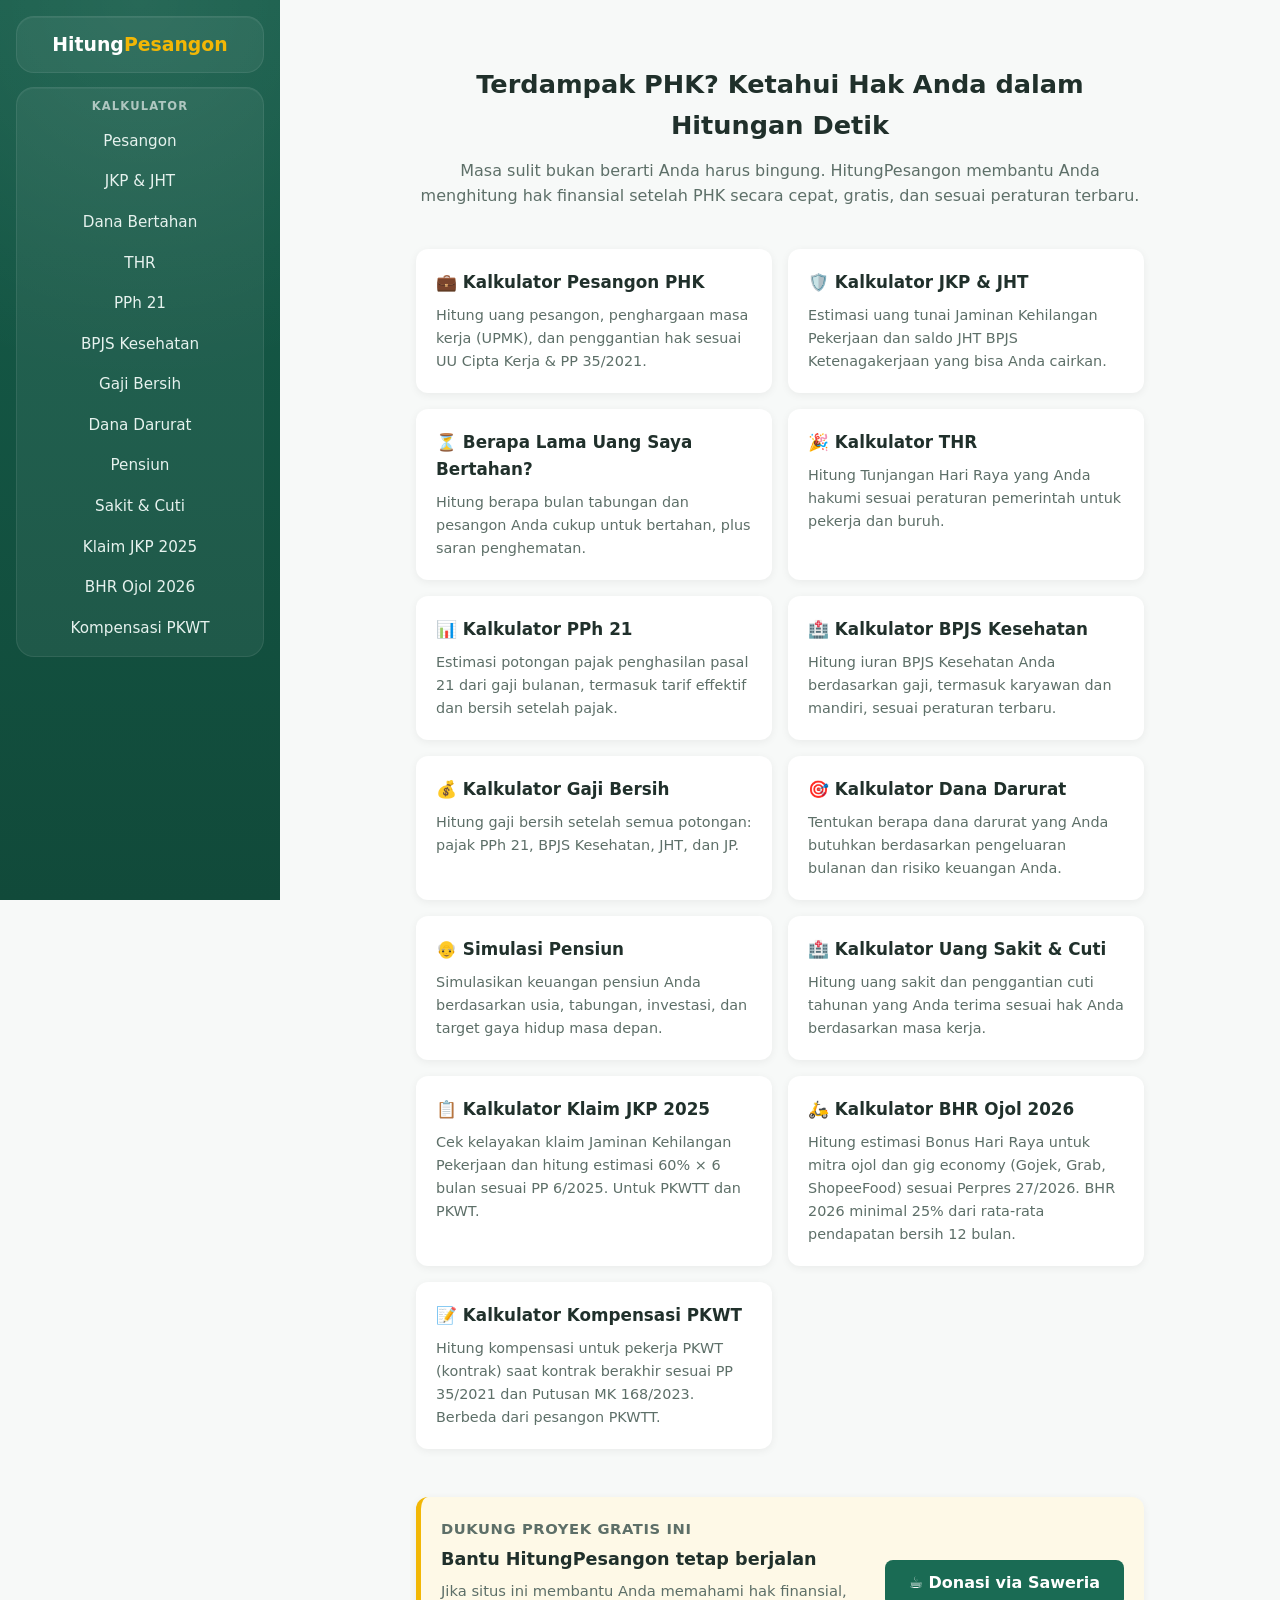
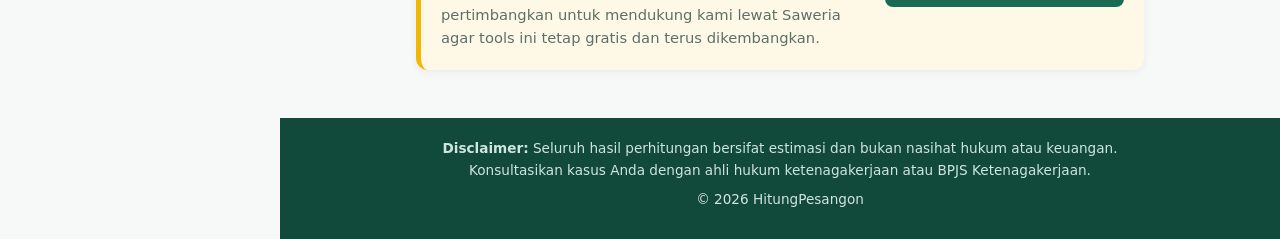
==== commit e48bea88: "feat(analytics): tambah Cloudflare Web Analytics di 14 halaman" ====
--- a/index.html
+++ b/index.html
@@ -223,5 +223,9 @@
     </footer>
 
     <script src="js/nav.js" defer></script>
+    <script
+      defer
+      src="https://static.cloudflareinsights.com/beacon.min.js?token=67c3ececc17c446795affac75c557415"
+    ></script>
   </body>
 </html>
--- a/css/style.css
+++ b/css/style.css
@@ -8,7 +8,7 @@
   --card: #ffffff;
   --danger: #c0392b;
   --radius: 12px;
-  --sidebar-width: 240px;
+  --sidebar-width: 280px;
 }
 
 * {
@@ -155,6 +155,17 @@
   color: var(--accent);
 }
 
+.nav-heading {
+  margin: 0;
+  padding: 0.6rem 1rem 0.35rem;
+  font-size: 0.72rem;
+  font-weight: 700;
+  line-height: 1;
+  text-transform: uppercase;
+  letter-spacing: 0.1em;
+  color: rgba(255, 255, 255, 0.55);
+}
+
 @media (min-width: 641px) {
   .site-header {
     position: fixed;
@@ -163,18 +174,32 @@
     bottom: 0;
     width: var(--sidebar-width);
     flex-direction: column;
+    flex-wrap: nowrap;
     align-items: stretch;
     justify-content: flex-start;
-    padding: 1.5rem 0 1.25rem;
-    gap: 0;
+    padding: 1rem;
+    gap: 0.85rem;
     overflow: hidden;
+    z-index: 100;
+    background:
+      radial-gradient(
+        circle at top,
+        rgba(255, 255, 255, 0.08),
+        transparent 42%
+      ),
+      linear-gradient(180deg, #155c49 0%, var(--primary-dark) 100%);
   }
   .brand {
     display: block;
-    padding: 0 1.25rem 1.25rem;
-    font-size: 1.25rem;
+    padding: 0.95rem 1rem;
+    font-size: 1.18rem;
     line-height: 1.3;
-    border-bottom: 1px solid rgba(255, 255, 255, 0.1);
+    border: 1px solid rgba(255, 255, 255, 0.08);
+    border-radius: 18px;
+    background: rgba(255, 255, 255, 0.06);
+    box-shadow: inset 0 1px 0 rgba(255, 255, 255, 0.06);
+    text-align: center;
+    flex-shrink: 0;
   }
   .nav-toggle {
     display: none;
@@ -183,44 +208,54 @@
     display: flex;
     flex-direction: column;
     flex-basis: auto;
-    gap: 0;
-    background: transparent;
-    padding: 0;
+    width: 100%;
+    min-width: 0;
+    gap: 0.15rem;
+    background: rgba(255, 255, 255, 0.06);
+    padding: 0.55rem;
     margin-top: 0;
-    border-radius: 0;
+    border: 1px solid rgba(255, 255, 255, 0.08);
+    border-radius: 18px;
+    box-shadow: inset 0 1px 0 rgba(255, 255, 255, 0.05);
   }
   .nav-heading {
-    padding: 1rem 1.25rem 0.4rem;
-    margin: 0;
-    font-size: 0.7rem;
-    font-weight: 700;
-    text-transform: uppercase;
-    letter-spacing: 0.1em;
-    color: rgba(255, 255, 255, 0.55);
+    padding: 0.3rem 0.35rem 0.45rem;
+    color: rgba(255, 255, 255, 0.62);
+    text-align: center;
   }
   .site-header nav a {
     color: #e6f2ee;
-    padding: 0.55rem 1.25rem;
+    padding: 0.6rem 0.8rem;
     display: block;
     font-size: 0.95rem;
+    line-height: 1.25;
+    border-radius: 12px;
     border-left: 3px solid transparent;
+    border-right: 3px solid transparent;
+    text-align: center;
     transition:
       background 0.15s ease,
       color 0.15s ease,
       border-color 0.15s ease;
   }
   .site-header nav a:hover {
-    background: rgba(255, 255, 255, 0.08);
+    background: rgba(255, 255, 255, 0.1);
     color: var(--accent);
   }
   .site-header nav a.active {
-    background: rgba(255, 255, 255, 0.12);
+    background: rgba(242, 183, 5, 0.16);
     border-left-color: var(--accent);
-    color: var(--accent);
-    font-weight: 600;
+    color: #fff1be;
+    font-weight: 700;
   }
   body {
     padding-left: var(--sidebar-width);
+    position: relative;
+    z-index: 0;
+  }
+  .site-footer {
+    position: relative;
+    z-index: 0;
   }
   .skip-link:focus,
   .skip-link:focus-visible {
